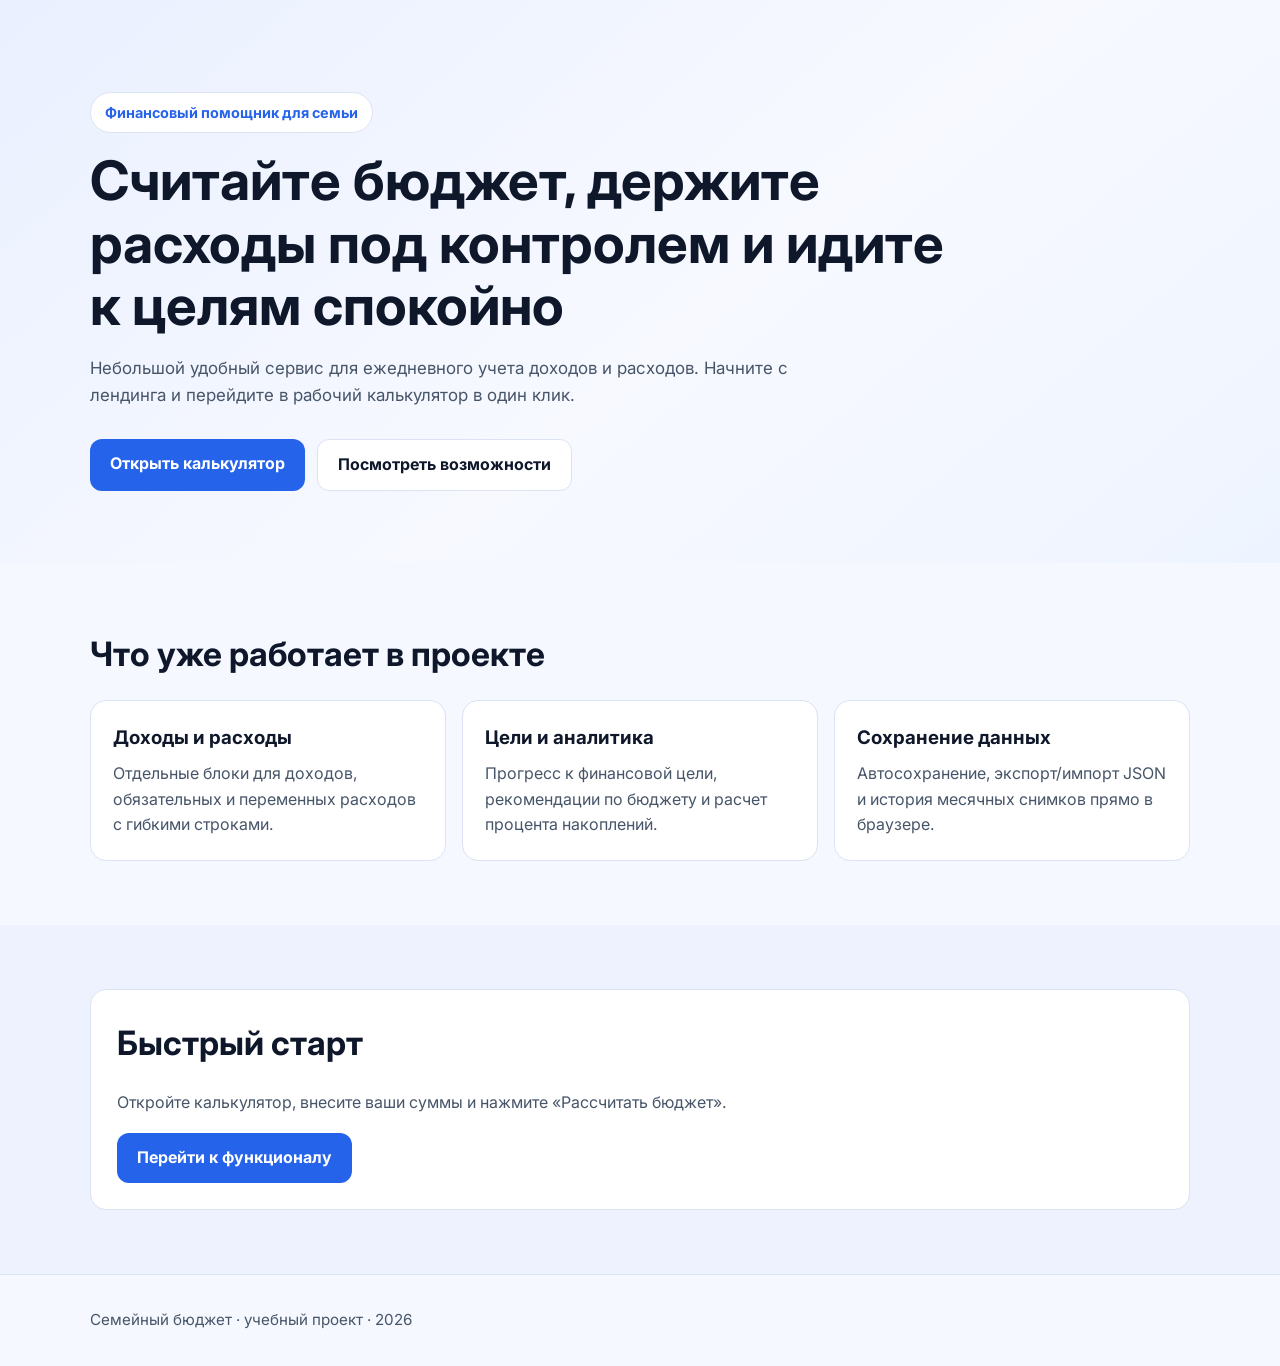
==== index.html @ 0adae448 "Add files via upload" ====
<!doctype html>
<html lang="ru">
<head>
  <meta charset="UTF-8">
  <meta name="viewport" content="width=device-width, initial-scale=1.0">
  <title>Семейный бюджет — приветственный лендинг</title>
  <meta name="description" content="Простой сервис для контроля семейного бюджета: доходы, расходы, цели и прогресс накоплений.">
  <link rel="preconnect" href="https://fonts.googleapis.com">
  <link rel="preconnect" href="https://fonts.gstatic.com" crossorigin>
  <link href="https://fonts.googleapis.com/css2?family=Inter:wght@400;500;700;800&display=swap" rel="stylesheet">
  <link rel="stylesheet" href="styles.css">
</head>
<body>
  <header class="hero">
    <div class="container">
      <p class="tag">Финансовый помощник для семьи</p>
      <h1>Считайте бюджет, держите расходы под контролем и идите к целям спокойно</h1>
      <p class="subtitle">
        Небольшой удобный сервис для ежедневного учета доходов и расходов.
        Начните с лендинга и перейдите в рабочий калькулятор в один клик.
      </p>
      <div class="hero-actions">
        <a class="button" href="./калькулятор расходов.html">Открыть калькулятор</a>
        <a class="button button-secondary" href="#features">Посмотреть возможности</a>
      </div>
    </div>
  </header>

  <main>
    <section class="section" id="features">
      <div class="container">
        <h2>Что уже работает в проекте</h2>
        <div class="cards">
          <article class="card">
            <h3>Доходы и расходы</h3>
            <p>Отдельные блоки для доходов, обязательных и переменных расходов с гибкими строками.</p>
          </article>
          <article class="card">
            <h3>Цели и аналитика</h3>
            <p>Прогресс к финансовой цели, рекомендации по бюджету и расчет процента накоплений.</p>
          </article>
          <article class="card">
            <h3>Сохранение данных</h3>
            <p>Автосохранение, экспорт/импорт JSON и история месячных снимков прямо в браузере.</p>
          </article>
        </div>
      </div>
    </section>

    <section class="section section-alt">
      <div class="container callout">
        <h2>Быстрый старт</h2>
        <p>Откройте калькулятор, внесите ваши суммы и нажмите «Рассчитать бюджет».</p>
        <a class="button" href="./калькулятор расходов.html">Перейти к функционалу</a>
      </div>
    </section>
  </main>

  <footer class="footer">
    <div class="container">
      <p>Семейный бюджет · учебный проект · 2026</p>
    </div>
  </footer>
</body>
</html>
---- styles.css ----
:root {
  --bg: #f5f8ff;
  --surface: #ffffff;
  --surface-alt: #eef2ff;
  --text: #0f172a;
  --muted: #475569;
  --accent: #2563eb;
  --accent-hover: #1d4ed8;
  --border: #dbe3f2;
}

* {
  box-sizing: border-box;
}

body {
  margin: 0;
  font-family: "Inter", Arial, sans-serif;
  background: var(--bg);
  color: var(--text);
  line-height: 1.6;
}

.container {
  width: min(1100px, 92%);
  margin: 0 auto;
}

.hero {
  padding: 92px 0 72px;
  background: linear-gradient(140deg, #eaf0ff 0%, #f7f9ff 55%, #eef4ff 100%);
}

.tag {
  display: inline-block;
  margin: 0 0 16px;
  border: 1px solid var(--border);
  border-radius: 999px;
  padding: 8px 14px;
  background: var(--surface);
  color: var(--accent);
  font-weight: 700;
  font-size: 0.9rem;
}

h1 {
  margin: 0;
  max-width: 860px;
  font-size: clamp(2rem, 4.9vw, 3.4rem);
  line-height: 1.15;
}

.subtitle {
  max-width: 760px;
  margin: 18px 0 30px;
  color: var(--muted);
  font-size: 1.06rem;
}

.hero-actions {
  display: flex;
  flex-wrap: wrap;
  gap: 12px;
}

.button {
  display: inline-block;
  border-radius: 12px;
  padding: 12px 20px;
  background: var(--accent);
  color: #fff;
  text-decoration: none;
  font-weight: 700;
  transition: background 0.2s ease;
}

.button:hover {
  background: var(--accent-hover);
}

.button-secondary {
  background: var(--surface);
  color: var(--text);
  border: 1px solid var(--border);
}

.button-secondary:hover {
  background: #e8eefc;
}

.section {
  padding: 64px 0;
}

.section h2 {
  margin: 0 0 20px;
  font-size: clamp(1.5rem, 3.6vw, 2.1rem);
}

.cards {
  display: grid;
  grid-template-columns: repeat(3, minmax(0, 1fr));
  gap: 16px;
}

.card {
  border: 1px solid var(--border);
  border-radius: 16px;
  padding: 22px;
  background: var(--surface);
}

.card h3 {
  margin: 0 0 8px;
}

.card p {
  margin: 0;
  color: var(--muted);
}

.section-alt {
  background: var(--surface-alt);
}

.callout {
  border: 1px solid var(--border);
  border-radius: 16px;
  padding: 26px;
  background: var(--surface);
}

.callout p {
  margin: 0 0 18px;
  color: var(--muted);
}

.footer {
  border-top: 1px solid var(--border);
  color: var(--muted);
  font-size: 0.95rem;
  padding: 18px 0;
}

@media (max-width: 860px) {
  .hero {
    padding: 70px 0 56px;
  }

  .cards {
    grid-template-columns: 1fr;
  }
}
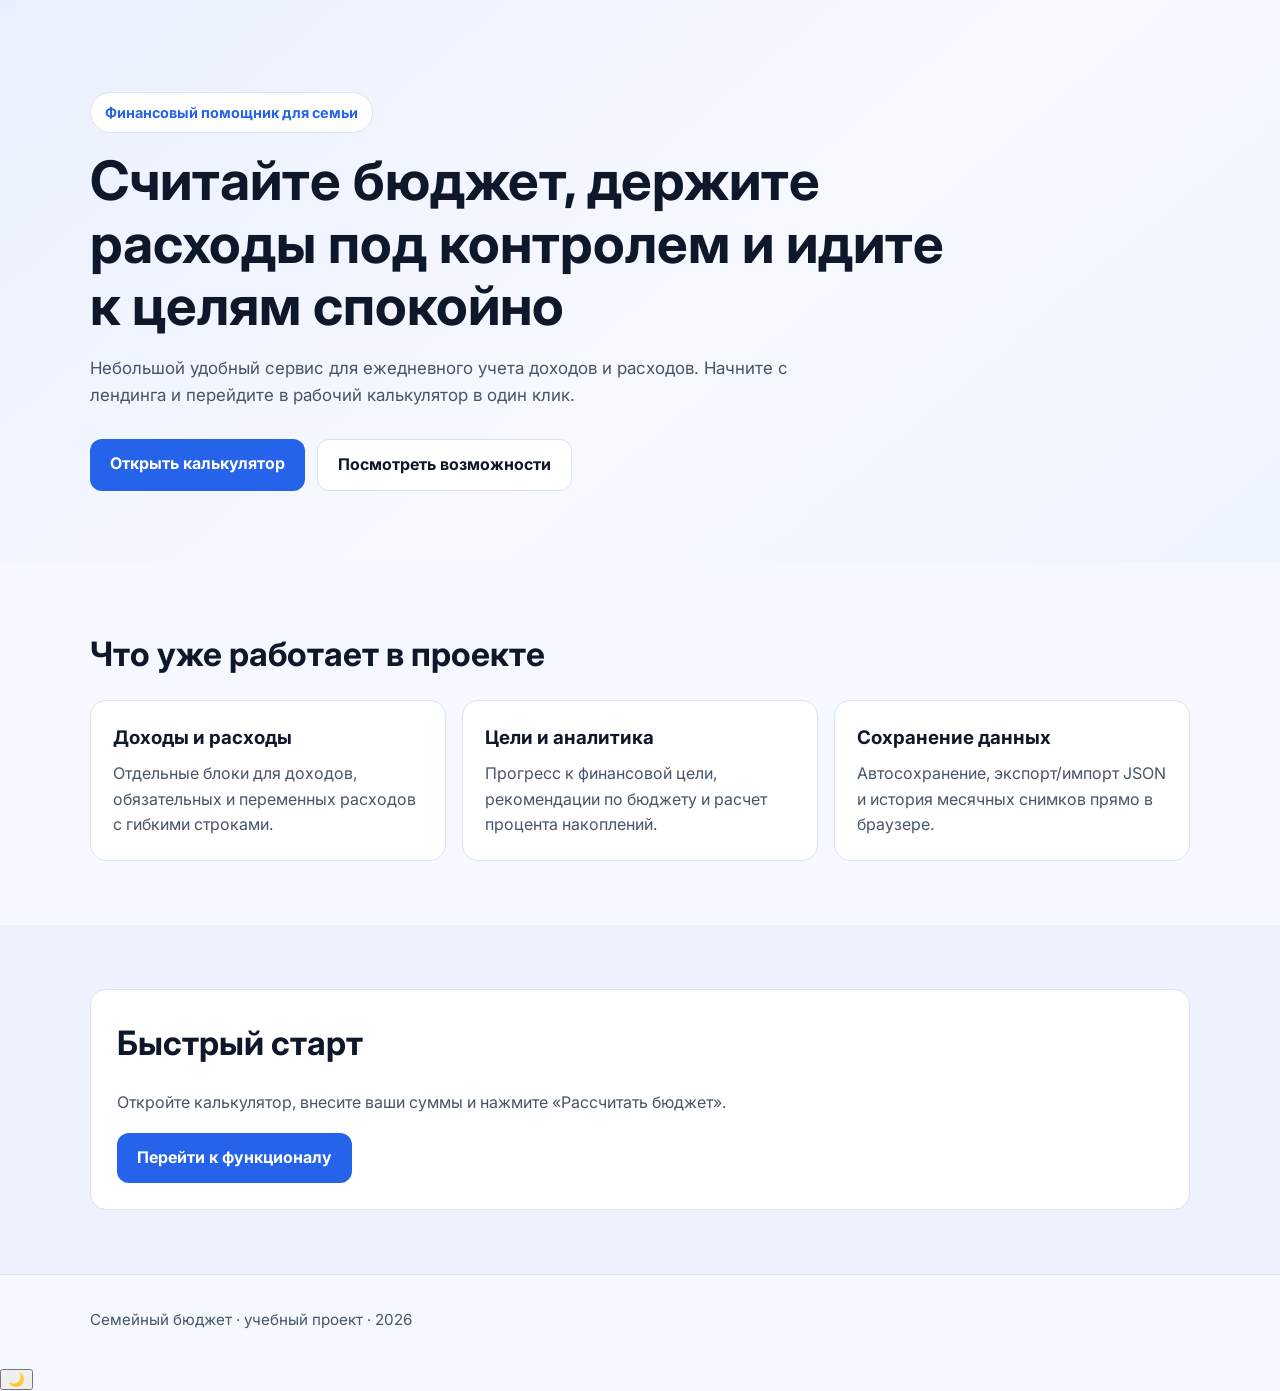
==== commit 32652405: "Update index.html Измени файл index.html добавь в нем переключение между светлой и темной темой" ====
--- a/index.html
+++ b/index.html
@@ -61,5 +61,34 @@
       <p>Семейный бюджет · учебный проект · 2026</p>
     </div>
   </footer>
+
+  <button class="theme-toggle" id="themeToggle" type="button" aria-label="Переключить тему" aria-pressed="false">
+    🌙
+  </button>
+
+  <script>
+    const root = document.documentElement;
+    const themeToggle = document.getElementById("themeToggle");
+    const savedTheme = localStorage.getItem("landingTheme");
+    const initialTheme = savedTheme === "dark" ? "dark" : "light";
+
+    function syncThemeButton(theme) {
+      const isDark = theme === "dark";
+      themeToggle.textContent = isDark ? "☀️" : "🌙";
+      themeToggle.setAttribute("aria-label", isDark ? "Включить светлую тему" : "Включить тёмную тему");
+      themeToggle.setAttribute("aria-pressed", String(isDark));
+    }
+
+    root.setAttribute("data-theme", initialTheme);
+    syncThemeButton(initialTheme);
+
+    themeToggle.addEventListener("click", function () {
+      const currentTheme = root.getAttribute("data-theme") === "dark" ? "dark" : "light";
+      const nextTheme = currentTheme === "dark" ? "light" : "dark";
+      root.setAttribute("data-theme", nextTheme);
+      localStorage.setItem("landingTheme", nextTheme);
+      syncThemeButton(nextTheme);
+    });
+  </script>
 </body>
 </html>
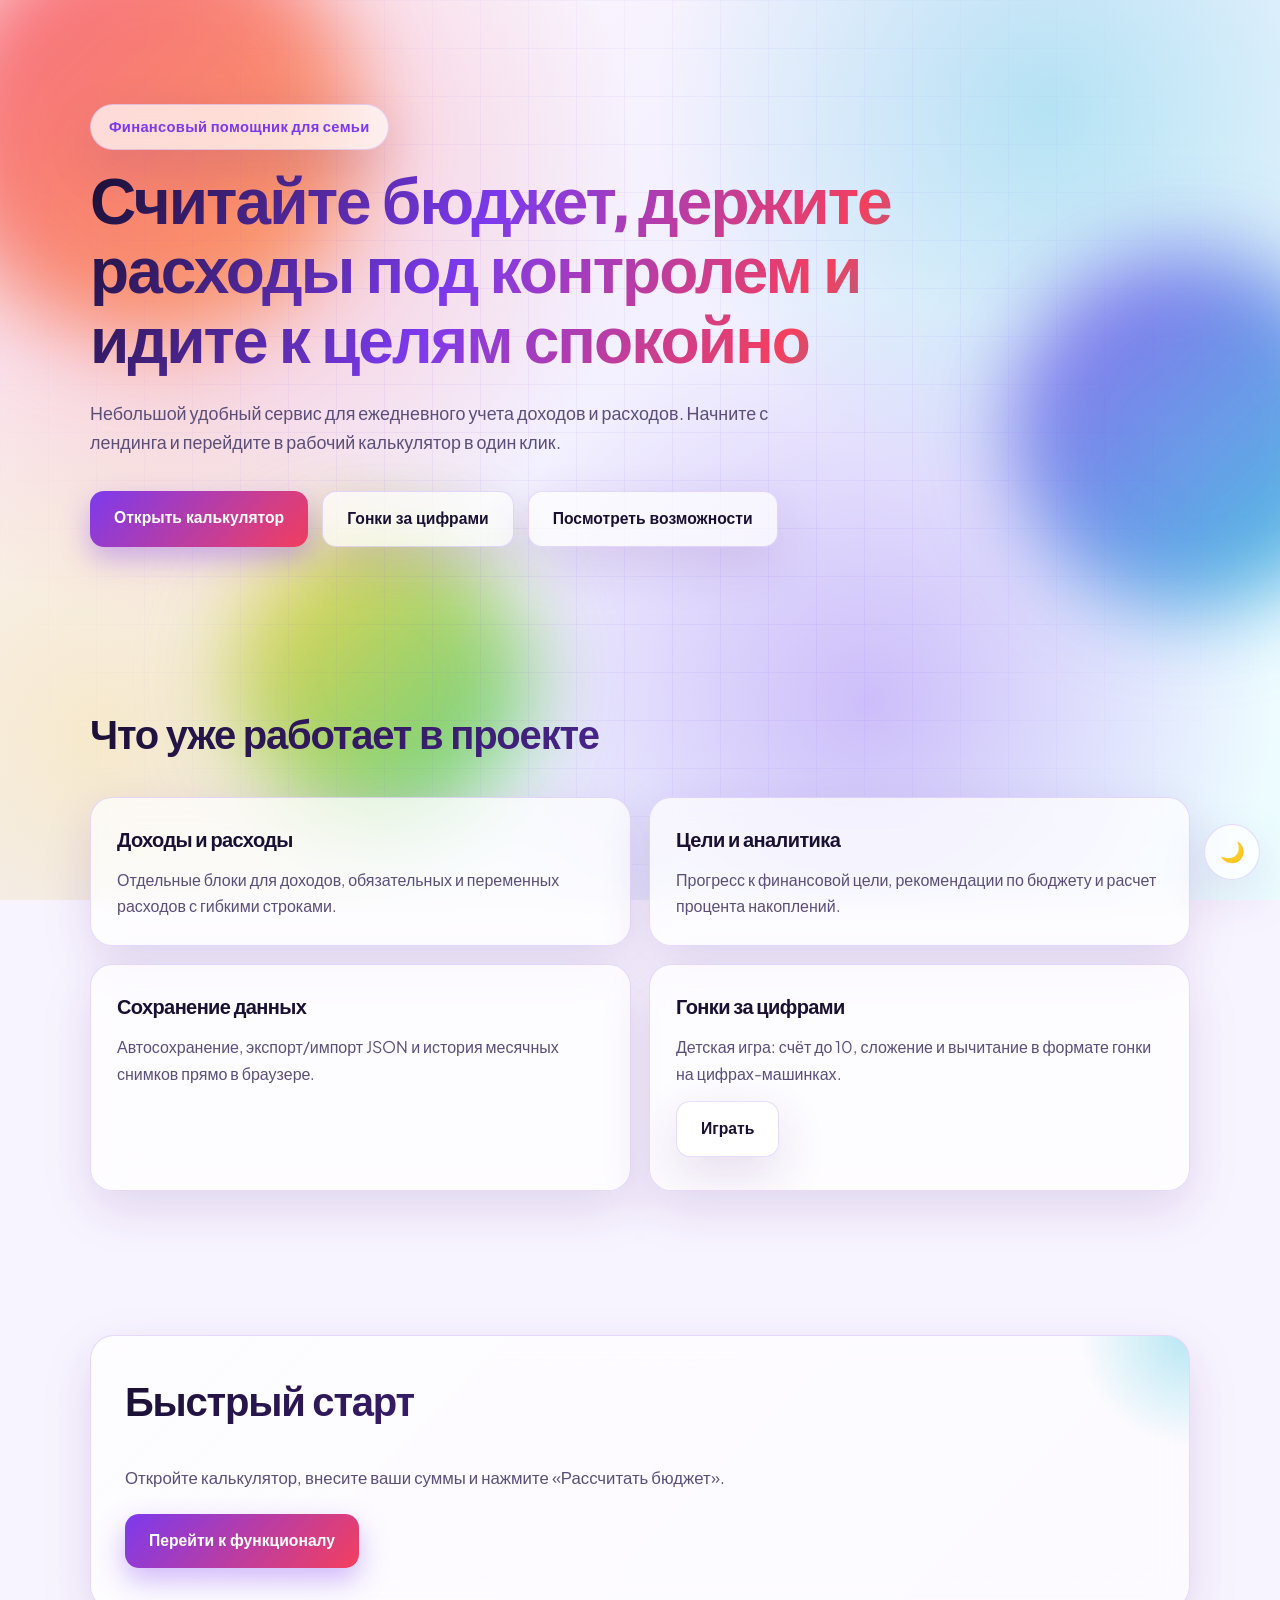
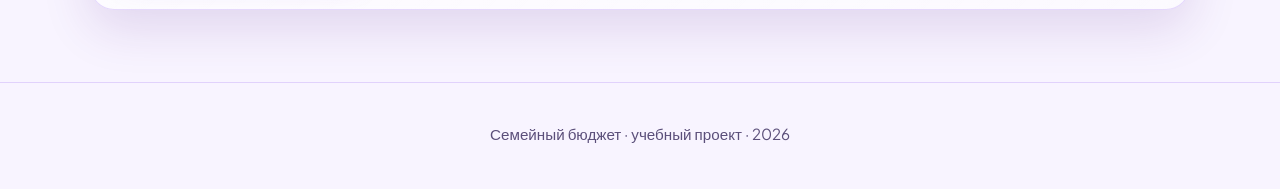
==== commit ded3f7fc: "Refresh landing with animated background, creative typography, and PWA support. Add vibrant gradient" ====
--- a/index.html
+++ b/index.html
@@ -5,12 +5,25 @@
   <meta name="viewport" content="width=device-width, initial-scale=1.0">
   <title>Семейный бюджет — приветственный лендинг</title>
   <meta name="description" content="Простой сервис для контроля семейного бюджета: доходы, расходы, цели и прогресс накоплений.">
+  <meta name="theme-color" content="#7c3aed">
+  <meta name="apple-mobile-web-app-capable" content="yes">
+  <meta name="apple-mobile-web-app-title" content="Семейный бюджет">
+  <link rel="manifest" href="./manifest.webmanifest">
+  <link rel="icon" href="./icons/icon.svg" type="image/svg+xml">
+  <link rel="apple-touch-icon" href="./icons/icon.svg">
   <link rel="preconnect" href="https://fonts.googleapis.com">
   <link rel="preconnect" href="https://fonts.gstatic.com" crossorigin>
-  <link href="https://fonts.googleapis.com/css2?family=Inter:wght@400;500;700;800&display=swap" rel="stylesheet">
+  <link href="https://fonts.googleapis.com/css2?family=Bricolage+Grotesque:opsz,wght@12..96,500;12..96,700;12..96,800&family=Plus+Jakarta+Sans:wght@400;500;600;700&display=swap" rel="stylesheet">
   <link rel="stylesheet" href="styles.css">
 </head>
 <body>
+  <div class="bg-animation" aria-hidden="true">
+    <div class="blob blob-1"></div>
+    <div class="blob blob-2"></div>
+    <div class="blob blob-3"></div>
+    <div class="grid-glow"></div>
+  </div>
+
   <header class="hero">
     <div class="container">
       <p class="tag">Финансовый помощник для семьи</p>
@@ -20,7 +33,8 @@
         Начните с лендинга и перейдите в рабочий калькулятор в один клик.
       </p>
       <div class="hero-actions">
-        <a class="button" href="./калькулятор расходов.html">Открыть калькулятор</a>
+        <a class="button" href="./calculator.html">Открыть калькулятор</a>
+        <a class="button button-secondary" href="./гонки-за-цифрами.html">Гонки за цифрами</a>
         <a class="button button-secondary" href="#features">Посмотреть возможности</a>
       </div>
     </div>
@@ -43,6 +57,11 @@
             <h3>Сохранение данных</h3>
             <p>Автосохранение, экспорт/импорт JSON и история месячных снимков прямо в браузере.</p>
           </article>
+          <article class="card">
+            <h3>Гонки за цифрами</h3>
+            <p>Детская игра: счёт до 10, сложение и вычитание в формате гонки на цифрах-машинках.</p>
+            <p><a class="button button-secondary" href="./гонки-за-цифрами.html">Играть</a></p>
+          </article>
         </div>
       </div>
     </section>
@@ -51,7 +70,7 @@
       <div class="container callout">
         <h2>Быстрый старт</h2>
         <p>Откройте калькулятор, внесите ваши суммы и нажмите «Рассчитать бюджет».</p>
-        <a class="button" href="./калькулятор расходов.html">Перейти к функционалу</a>
+        <a class="button" href="./calculator.html">Перейти к функционалу</a>
       </div>
     </section>
   </main>
@@ -89,6 +108,12 @@
       localStorage.setItem("landingTheme", nextTheme);
       syncThemeButton(nextTheme);
     });
+
+    if ("serviceWorker" in navigator) {
+      window.addEventListener("load", function () {
+        navigator.serviceWorker.register("./sw.js").catch(function () {});
+      });
+    }
   </script>
 </body>
 </html>
--- a/styles.css
+++ b/styles.css
@@ -1,24 +1,158 @@
 :root {
-  --bg: #f5f8ff;
-  --surface: #ffffff;
-  --surface-alt: #eef2ff;
-  --text: #0f172a;
-  --muted: #475569;
-  --accent: #2563eb;
-  --accent-hover: #1d4ed8;
-  --border: #dbe3f2;
+  --bg: #f8f4ff;
+  --surface: rgba(255, 255, 255, 0.72);
+  --surface-solid: #ffffff;
+  --surface-alt: rgba(255, 255, 255, 0.55);
+  --text: #1a1033;
+  --muted: #5b4f7a;
+  --accent: #7c3aed;
+  --accent-2: #f43f5e;
+  --accent-3: #06b6d4;
+  --accent-hover: #6d28d9;
+  --border: rgba(124, 58, 237, 0.18);
+  --glow: rgba(124, 58, 237, 0.35);
+  --shadow: 0 18px 50px rgba(88, 28, 135, 0.14);
+  --font-display: "Bricolage Grotesque", "Trebuchet MS", sans-serif;
+  --font-body: "Plus Jakarta Sans", "Segoe UI", sans-serif;
+}
+
+[data-theme="dark"] {
+  --bg: #0c0618;
+  --surface: rgba(30, 20, 55, 0.72);
+  --surface-solid: #1a1230;
+  --surface-alt: rgba(24, 16, 44, 0.65);
+  --text: #f5f0ff;
+  --muted: #b8a8d9;
+  --accent: #a78bfa;
+  --accent-2: #fb7185;
+  --accent-3: #22d3ee;
+  --accent-hover: #c4b5fd;
+  --border: rgba(167, 139, 250, 0.22);
+  --glow: rgba(167, 139, 250, 0.4);
+  --shadow: 0 18px 50px rgba(0, 0, 0, 0.45);
 }
 
 * {
   box-sizing: border-box;
 }
 
+html {
+  scroll-behavior: smooth;
+}
+
 body {
   margin: 0;
-  font-family: "Inter", Arial, sans-serif;
+  font-family: var(--font-body);
   background: var(--bg);
   color: var(--text);
-  line-height: 1.6;
+  line-height: 1.65;
+  overflow-x: hidden;
+  position: relative;
+}
+
+body::before {
+  content: "";
+  position: fixed;
+  inset: 0;
+  z-index: -2;
+  background:
+    radial-gradient(circle at 15% 20%, rgba(244, 63, 94, 0.28), transparent 34%),
+    radial-gradient(circle at 82% 12%, rgba(6, 182, 212, 0.26), transparent 30%),
+    radial-gradient(circle at 68% 78%, rgba(124, 58, 237, 0.3), transparent 36%),
+    radial-gradient(circle at 8% 82%, rgba(250, 204, 21, 0.22), transparent 28%),
+    linear-gradient(135deg, #fff7fb 0%, #f3f0ff 45%, #ecfeff 100%);
+  animation: bgShift 16s ease-in-out infinite alternate;
+}
+
+[data-theme="dark"] body::before {
+  background:
+    radial-gradient(circle at 15% 20%, rgba(244, 63, 94, 0.22), transparent 34%),
+    radial-gradient(circle at 82% 12%, rgba(6, 182, 212, 0.2), transparent 30%),
+    radial-gradient(circle at 68% 78%, rgba(124, 58, 237, 0.28), transparent 36%),
+    radial-gradient(circle at 8% 82%, rgba(250, 204, 21, 0.12), transparent 28%),
+    linear-gradient(135deg, #120a22 0%, #1a1033 45%, #0b1728 100%);
+}
+
+@keyframes bgShift {
+  0% { filter: hue-rotate(0deg) saturate(1); transform: scale(1); }
+  100% { filter: hue-rotate(18deg) saturate(1.08); transform: scale(1.03); }
+}
+
+.bg-animation {
+  position: fixed;
+  inset: 0;
+  z-index: -1;
+  pointer-events: none;
+  overflow: hidden;
+}
+
+.blob {
+  position: absolute;
+  border-radius: 50%;
+  filter: blur(42px);
+  opacity: 0.75;
+  mix-blend-mode: multiply;
+  animation: floatBlob 14s ease-in-out infinite;
+}
+
+[data-theme="dark"] .blob {
+  mix-blend-mode: screen;
+  opacity: 0.45;
+}
+
+.blob-1 {
+  width: 420px;
+  height: 420px;
+  top: -80px;
+  left: -60px;
+  background: linear-gradient(135deg, #f43f5e, #fb923c);
+  animation-delay: 0s;
+}
+
+.blob-2 {
+  width: 360px;
+  height: 360px;
+  top: 28%;
+  right: -90px;
+  background: linear-gradient(135deg, #7c3aed, #06b6d4);
+  animation-delay: -4s;
+}
+
+.blob-3 {
+  width: 300px;
+  height: 300px;
+  bottom: 8%;
+  left: 18%;
+  background: linear-gradient(135deg, #facc15, #22c55e);
+  animation-delay: -8s;
+}
+
+.grid-glow {
+  position: absolute;
+  inset: 0;
+  background-image:
+    linear-gradient(rgba(124, 58, 237, 0.06) 1px, transparent 1px),
+    linear-gradient(90deg, rgba(124, 58, 237, 0.06) 1px, transparent 1px);
+  background-size: 48px 48px;
+  mask-image: radial-gradient(circle at center, black 35%, transparent 85%);
+  animation: gridPulse 8s ease-in-out infinite;
+}
+
+[data-theme="dark"] .grid-glow {
+  background-image:
+    linear-gradient(rgba(167, 139, 250, 0.08) 1px, transparent 1px),
+    linear-gradient(90deg, rgba(167, 139, 250, 0.08) 1px, transparent 1px);
+}
+
+@keyframes floatBlob {
+  0%, 100% { transform: translate(0, 0) scale(1); }
+  33% { transform: translate(28px, -22px) scale(1.06); }
+  66% { transform: translate(-18px, 18px) scale(0.94); }
+}
+
+@keyframes gridPulse {
+  0%, 100% { opacity: 0.45; }
+  50% { opacity: 0.85; }
 }
 
 .container {
@@ -27,127 +161,308 @@
 }
 
 .hero {
-  padding: 92px 0 72px;
-  background: linear-gradient(140deg, #eaf0ff 0%, #f7f9ff 55%, #eef4ff 100%);
+  position: relative;
+  padding: 104px 0 84px;
+  overflow: hidden;
+}
+
+.hero .container {
+  position: relative;
+  z-index: 1;
 }
 
 .tag {
   display: inline-block;
-  margin: 0 0 16px;
+  margin: 0 0 18px;
   border: 1px solid var(--border);
   border-radius: 999px;
-  padding: 8px 14px;
+  padding: 10px 18px;
   background: var(--surface);
+  backdrop-filter: blur(14px);
   color: var(--accent);
+  font-family: var(--font-display);
   font-weight: 700;
-  font-size: 0.9rem;
+  font-size: 0.92rem;
+  letter-spacing: 0.02em;
+  animation: fadeUp 0.8s ease both;
+  box-shadow: var(--shadow);
+}
+
+h1,
+h2,
+h3 {
+  font-family: var(--font-display);
+  letter-spacing: -0.03em;
 }
 
 h1 {
   margin: 0;
-  max-width: 860px;
-  font-size: clamp(2rem, 4.9vw, 3.4rem);
-  line-height: 1.15;
+  max-width: 900px;
+  font-size: clamp(2.2rem, 5.4vw, 4rem);
+  line-height: 1.08;
+  font-weight: 800;
+  animation: fadeUp 0.9s ease 0.1s both;
+  background: linear-gradient(120deg, var(--text) 0%, var(--accent) 42%, var(--accent-2) 78%, var(--accent-3) 100%);
+  -webkit-background-clip: text;
+  background-clip: text;
+  color: transparent;
+}
+
+[data-theme="dark"] h1 {
+  background: linear-gradient(120deg, #ffffff 0%, #c4b5fd 40%, #fb7185 75%, #67e8f9 100%);
+  -webkit-background-clip: text;
+  background-clip: text;
 }
 
 .subtitle {
-  max-width: 760px;
-  margin: 18px 0 30px;
+  max-width: 720px;
+  margin: 22px 0 34px;
   color: var(--muted);
-  font-size: 1.06rem;
+  font-size: 1.12rem;
+  animation: fadeUp 1s ease 0.2s both;
 }
 
 .hero-actions {
   display: flex;
   flex-wrap: wrap;
-  gap: 12px;
+  gap: 14px;
+  animation: fadeUp 1.1s ease 0.3s both;
 }
 
 .button {
+  position: relative;
   display: inline-block;
-  border-radius: 12px;
-  padding: 12px 20px;
-  background: var(--accent);
+  overflow: hidden;
+  border: none;
+  border-radius: 14px;
+  padding: 14px 24px;
+  background: linear-gradient(135deg, var(--accent) 0%, var(--accent-2) 100%);
   color: #fff;
   text-decoration: none;
+  font-family: var(--font-display);
   font-weight: 700;
-  transition: background 0.2s ease;
+  font-size: 0.98rem;
+  transition: transform 0.25s ease, box-shadow 0.25s ease;
+  box-shadow: 0 12px 28px var(--glow);
+}
+
+.button::after {
+  content: "";
+  position: absolute;
+  inset: 0;
+  background: linear-gradient(110deg, transparent 30%, rgba(255, 255, 255, 0.35) 50%, transparent 70%);
+  transform: translateX(-120%);
+  transition: transform 0.55s ease;
 }
 
 .button:hover {
-  background: var(--accent-hover);
+  transform: translateY(-3px) scale(1.02);
+  box-shadow: 0 16px 36px var(--glow);
+}
+
+.button:hover::after {
+  transform: translateX(120%);
 }
 
 .button-secondary {
   background: var(--surface);
   color: var(--text);
   border: 1px solid var(--border);
+  backdrop-filter: blur(12px);
+  box-shadow: var(--shadow);
 }
 
 .button-secondary:hover {
-  background: #e8eefc;
+  background: var(--surface-solid);
+  border-color: var(--accent);
 }
 
 .section {
-  padding: 64px 0;
+  padding: 72px 0;
 }
 
 .section h2 {
-  margin: 0 0 20px;
-  font-size: clamp(1.5rem, 3.6vw, 2.1rem);
+  margin: 0 0 28px;
+  font-size: clamp(1.7rem, 3.8vw, 2.5rem);
+  font-weight: 800;
+  background: linear-gradient(120deg, var(--text), var(--accent));
+  -webkit-background-clip: text;
+  background-clip: text;
+  color: transparent;
 }
 
 .cards {
   display: grid;
-  grid-template-columns: repeat(3, minmax(0, 1fr));
-  gap: 16px;
+  grid-template-columns: repeat(2, minmax(0, 1fr));
+  gap: 18px;
 }
 
 .card {
+  position: relative;
+  overflow: hidden;
   border: 1px solid var(--border);
-  border-radius: 16px;
-  padding: 22px;
+  border-radius: 22px;
+  padding: 26px;
   background: var(--surface);
+  backdrop-filter: blur(16px);
+  box-shadow: var(--shadow);
+  transition: transform 0.35s ease, border-color 0.35s ease, box-shadow 0.35s ease;
+  animation: fadeUp 0.8s ease both;
+}
+
+.card:nth-child(1) { animation-delay: 0.05s; }
+.card:nth-child(2) { animation-delay: 0.12s; }
+.card:nth-child(3) { animation-delay: 0.19s; }
+.card:nth-child(4) { animation-delay: 0.26s; }
+
+.card::before {
+  content: "";
+  position: absolute;
+  inset: 0;
+  background: linear-gradient(135deg, rgba(124, 58, 237, 0.12), rgba(6, 182, 212, 0.08));
+  opacity: 0;
+  transition: opacity 0.35s ease;
+}
+
+.card:hover {
+  transform: translateY(-8px) rotate(-0.4deg);
+  border-color: rgba(124, 58, 237, 0.35);
+  box-shadow: 0 24px 48px var(--glow);
+}
+
+.card:hover::before {
+  opacity: 1;
 }
 
 .card h3 {
-  margin: 0 0 8px;
+  position: relative;
+  margin: 0 0 10px;
+  font-size: 1.25rem;
+  font-weight: 800;
 }
 
 .card p {
+  position: relative;
   margin: 0;
   color: var(--muted);
 }
 
+.card p + p {
+  margin-top: 14px;
+}
+
 .section-alt {
-  background: var(--surface-alt);
+  background: transparent;
 }
 
 .callout {
+  position: relative;
+  overflow: hidden;
   border: 1px solid var(--border);
-  border-radius: 16px;
-  padding: 26px;
-  background: var(--surface);
+  border-radius: 24px;
+  padding: 34px;
+  background: linear-gradient(135deg, var(--surface) 0%, var(--surface-alt) 100%);
+  backdrop-filter: blur(18px);
+  box-shadow: var(--shadow);
+  animation: fadeUp 0.9s ease both;
+}
+
+.callout::after {
+  content: "";
+  position: absolute;
+  top: -40%;
+  right: -10%;
+  width: 220px;
+  height: 220px;
+  border-radius: 50%;
+  background: radial-gradient(circle, rgba(6, 182, 212, 0.28), transparent 70%);
+  animation: floatBlob 10s ease-in-out infinite;
+}
+
+.callout h2 {
+  position: relative;
 }
 
 .callout p {
-  margin: 0 0 18px;
+  position: relative;
+  margin: 0 0 22px;
   color: var(--muted);
+  font-size: 1.05rem;
 }
 
 .footer {
   border-top: 1px solid var(--border);
   color: var(--muted);
   font-size: 0.95rem;
-  padding: 18px 0;
+  padding: 22px 0 28px;
+  text-align: center;
+}
+
+.theme-toggle {
+  position: fixed;
+  right: 20px;
+  bottom: 20px;
+  z-index: 1000;
+  width: 56px;
+  height: 56px;
+  border: 1px solid var(--border);
+  border-radius: 50%;
+  background: var(--surface);
+  backdrop-filter: blur(12px);
+  color: var(--text);
+  font-size: 1.25rem;
+  cursor: pointer;
+  box-shadow: var(--shadow);
+  transition: transform 0.2s ease, box-shadow 0.2s ease;
+  animation: pulseToggle 3s ease-in-out infinite;
+}
+
+.theme-toggle:hover {
+  transform: translateY(-3px) rotate(12deg);
+}
+
+.theme-toggle:active {
+  transform: translateY(0);
+}
+
+@keyframes fadeUp {
+  from {
+    opacity: 0;
+    transform: translateY(24px);
+  }
+  to {
+    opacity: 1;
+    transform: translateY(0);
+  }
+}
+
+@keyframes pulseToggle {
+  0%, 100% { box-shadow: 0 12px 28px var(--glow); }
+  50% { box-shadow: 0 12px 36px rgba(244, 63, 94, 0.35); }
 }
 
 @media (max-width: 860px) {
   .hero {
-    padding: 70px 0 56px;
+    padding: 78px 0 60px;
   }
 
   .cards {
     grid-template-columns: 1fr;
   }
-}
+
+  .blob-1,
+  .blob-2,
+  .blob-3 {
+    transform: scale(0.75);
+  }
+}
+
+@media (prefers-reduced-motion: reduce) {
+  *,
+  *::before,
+  *::after {
+    animation-duration: 0.01ms !important;
+    animation-iteration-count: 1 !important;
+    transition-duration: 0.01ms !important;
+  }
+}
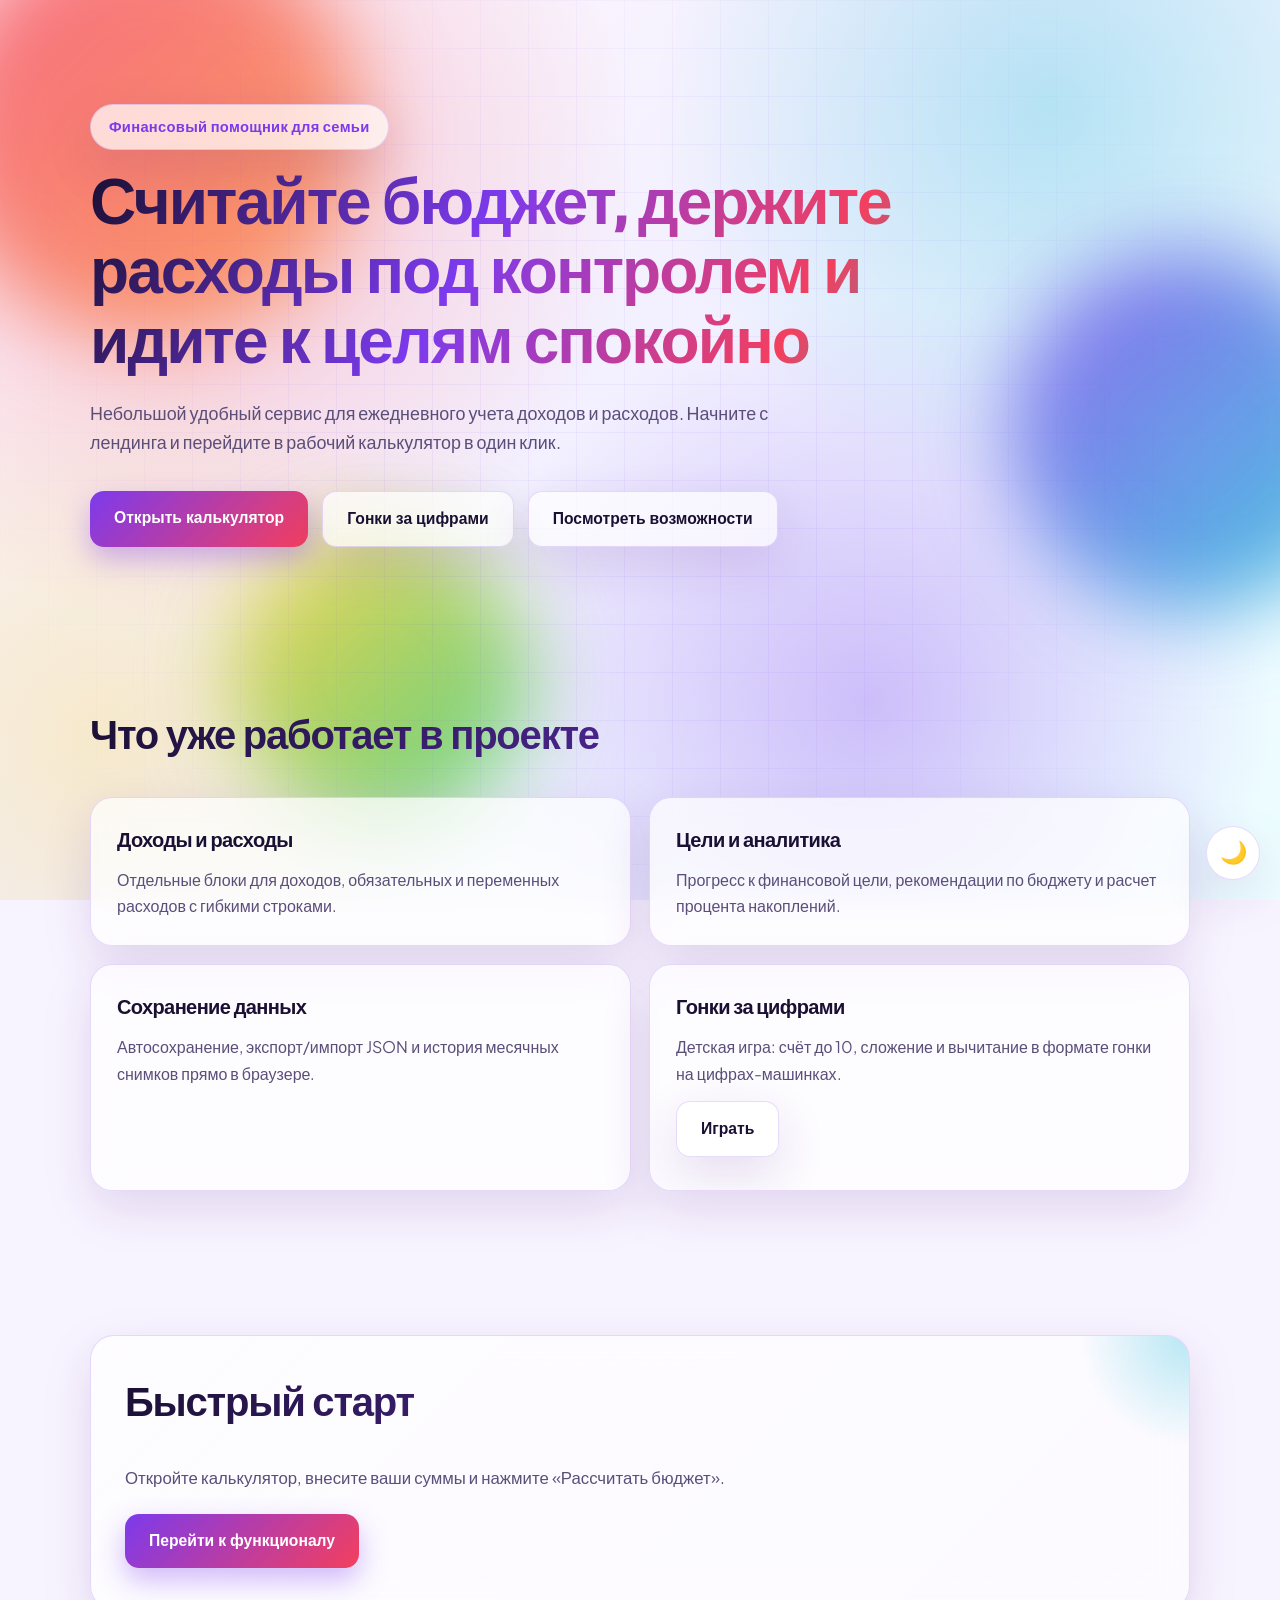
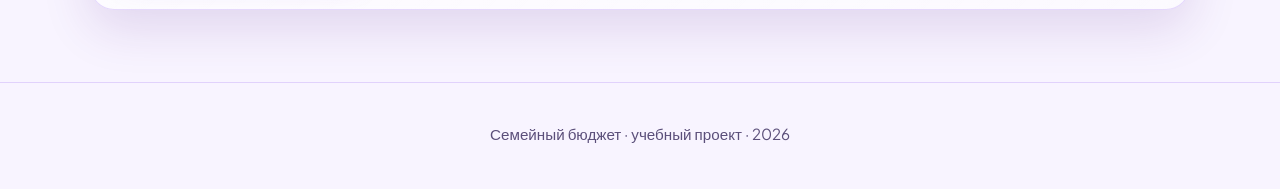
==== commit dee11606: "Fix global theme toggle on landing and sync it across all pages. Keep the theme button only on index" ====
--- a/index.html
+++ b/index.html
@@ -15,6 +15,8 @@
   <link rel="preconnect" href="https://fonts.gstatic.com" crossorigin>
   <link href="https://fonts.googleapis.com/css2?family=Bricolage+Grotesque:opsz,wght@12..96,500;12..96,700;12..96,800&family=Plus+Jakarta+Sans:wght@400;500;600;700&display=swap" rel="stylesheet">
   <link rel="stylesheet" href="styles.css">
+  <script src="./theme.js"></script>
+  <script>FamilyBudgetTheme.applySavedTheme();</script>
 </head>
 <body>
   <div class="bg-animation" aria-hidden="true">
@@ -86,28 +88,8 @@
   </button>
 
   <script>
-    const root = document.documentElement;
-    const themeToggle = document.getElementById("themeToggle");
-    const savedTheme = localStorage.getItem("landingTheme");
-    const initialTheme = savedTheme === "dark" ? "dark" : "light";
-
-    function syncThemeButton(theme) {
-      const isDark = theme === "dark";
-      themeToggle.textContent = isDark ? "☀️" : "🌙";
-      themeToggle.setAttribute("aria-label", isDark ? "Включить светлую тему" : "Включить тёмную тему");
-      themeToggle.setAttribute("aria-pressed", String(isDark));
-    }
-
-    root.setAttribute("data-theme", initialTheme);
-    syncThemeButton(initialTheme);
-
-    themeToggle.addEventListener("click", function () {
-      const currentTheme = root.getAttribute("data-theme") === "dark" ? "dark" : "light";
-      const nextTheme = currentTheme === "dark" ? "light" : "dark";
-      root.setAttribute("data-theme", nextTheme);
-      localStorage.setItem("landingTheme", nextTheme);
-      syncThemeButton(nextTheme);
-    });
+    FamilyBudgetTheme.initTheme({ toggle: true });
+    FamilyBudgetTheme.bootToggle();
 
     if ("serviceWorker" in navigator) {
       window.addEventListener("load", function () {
--- a/styles.css
+++ b/styles.css
@@ -16,7 +16,8 @@
   --font-body: "Plus Jakarta Sans", "Segoe UI", sans-serif;
 }
 
-[data-theme="dark"] {
+html[data-theme="dark"] {
+  color-scheme: dark;
   --bg: #0c0618;
   --surface: rgba(30, 20, 55, 0.72);
   --surface-solid: #1a1230;
@@ -64,7 +65,7 @@
   animation: bgShift 16s ease-in-out infinite alternate;
 }
 
-[data-theme="dark"] body::before {
+html[data-theme="dark"] body::before {
   background:
     radial-gradient(circle at 15% 20%, rgba(244, 63, 94, 0.22), transparent 34%),
     radial-gradient(circle at 82% 12%, rgba(6, 182, 212, 0.2), transparent 30%),
@@ -95,7 +96,7 @@
   animation: floatBlob 14s ease-in-out infinite;
 }
 
-[data-theme="dark"] .blob {
+html[data-theme="dark"] .blob {
   mix-blend-mode: screen;
   opacity: 0.45;
 }
@@ -138,7 +139,7 @@
   animation: gridPulse 8s ease-in-out infinite;
 }
 
-[data-theme="dark"] .grid-glow {
+html[data-theme="dark"] .grid-glow {
   background-image:
     linear-gradient(rgba(167, 139, 250, 0.08) 1px, transparent 1px),
     linear-gradient(90deg, rgba(167, 139, 250, 0.08) 1px, transparent 1px);
@@ -208,7 +209,7 @@
   color: transparent;
 }
 
-[data-theme="dark"] h1 {
+html[data-theme="dark"] h1 {
   background: linear-gradient(120deg, #ffffff 0%, #c4b5fd 40%, #fb7185 75%, #67e8f9 100%);
   -webkit-background-clip: text;
   background-clip: text;
@@ -403,22 +404,26 @@
   right: 20px;
   bottom: 20px;
   z-index: 1000;
-  width: 56px;
-  height: 56px;
+  width: 54px;
+  height: 54px;
+  margin: 0;
+  padding: 0;
   border: 1px solid var(--border);
   border-radius: 50%;
-  background: var(--surface);
-  backdrop-filter: blur(12px);
+  background: var(--surface-solid);
   color: var(--text);
-  font-size: 1.25rem;
+  font-size: 22px;
+  line-height: 1;
+  display: inline-flex;
+  align-items: center;
+  justify-content: center;
   cursor: pointer;
   box-shadow: var(--shadow);
-  transition: transform 0.2s ease, box-shadow 0.2s ease;
-  animation: pulseToggle 3s ease-in-out infinite;
+  transition: transform 0.2s ease, background 0.2s ease, border-color 0.2s ease;
 }
 
 .theme-toggle:hover {
-  transform: translateY(-3px) rotate(12deg);
+  transform: translateY(-2px);
 }
 
 .theme-toggle:active {
@@ -434,11 +439,6 @@
     opacity: 1;
     transform: translateY(0);
   }
-}
-
-@keyframes pulseToggle {
-  0%, 100% { box-shadow: 0 12px 28px var(--glow); }
-  50% { box-shadow: 0 12px 36px rgba(244, 63, 94, 0.35); }
 }
 
 @media (max-width: 860px) {
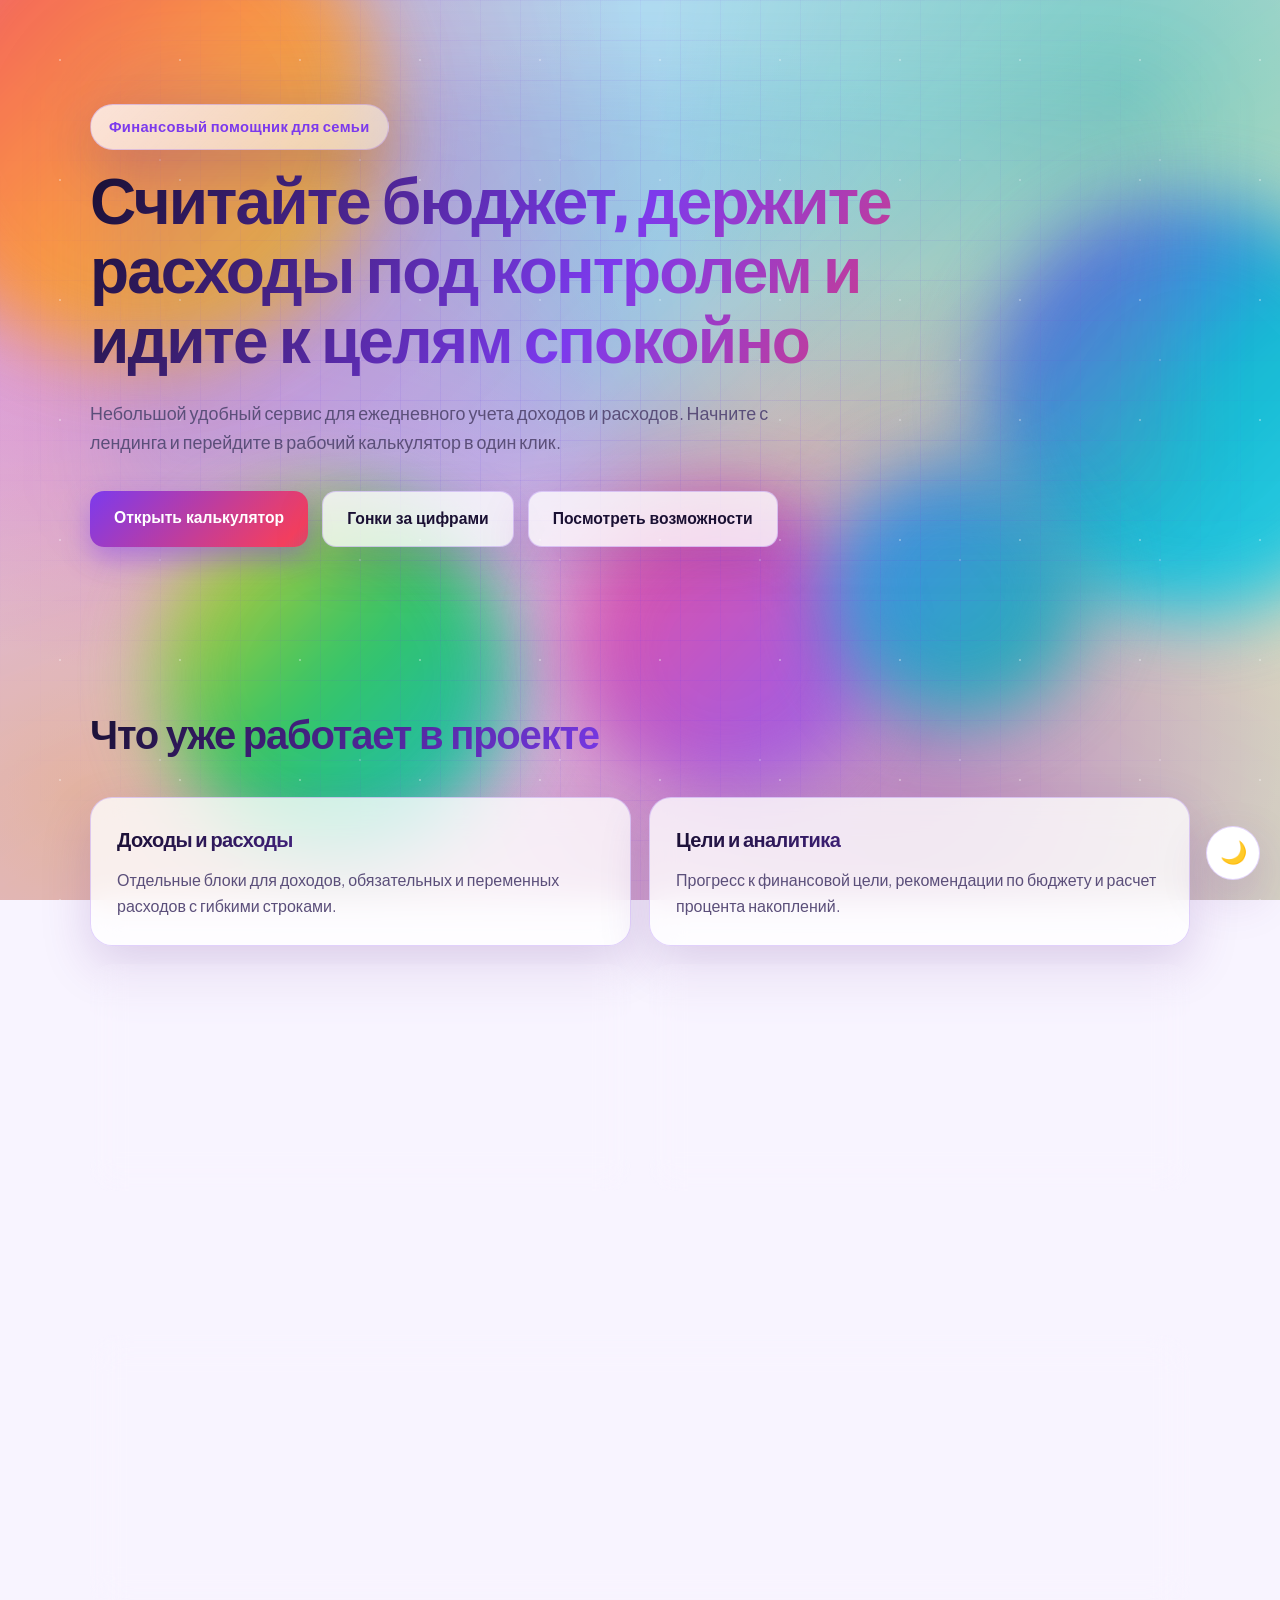
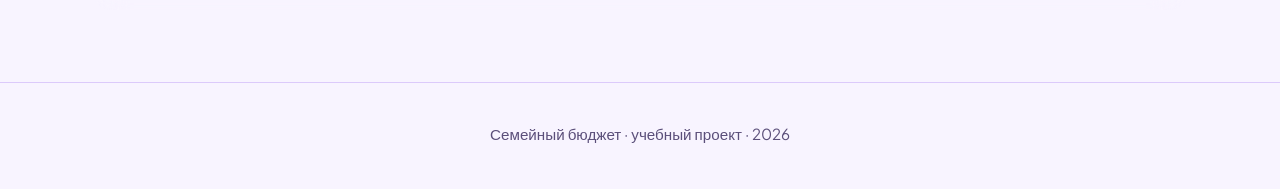
==== commit 8b543142: "Boost landing visuals with vivid gradients and fix theme switching. Use network-first caching, stron" ====
--- a/index.html
+++ b/index.html
@@ -11,19 +11,35 @@
   <link rel="manifest" href="./manifest.webmanifest">
   <link rel="icon" href="./icons/icon.svg" type="image/svg+xml">
   <link rel="apple-touch-icon" href="./icons/icon.svg">
+  <script>
+    (function () {
+      try {
+        var theme = localStorage.getItem("familyBudgetTheme") || localStorage.getItem("landingTheme");
+        if (theme === "dark") {
+          document.documentElement.setAttribute("data-theme", "dark");
+          document.documentElement.classList.add("dark");
+        }
+      } catch (error) {
+        /* ignore */
+      }
+    })();
+  </script>
   <link rel="preconnect" href="https://fonts.googleapis.com">
   <link rel="preconnect" href="https://fonts.gstatic.com" crossorigin>
   <link href="https://fonts.googleapis.com/css2?family=Bricolage+Grotesque:opsz,wght@12..96,500;12..96,700;12..96,800&family=Plus+Jakarta+Sans:wght@400;500;600;700&display=swap" rel="stylesheet">
-  <link rel="stylesheet" href="styles.css">
-  <script src="./theme.js"></script>
-  <script>FamilyBudgetTheme.applySavedTheme();</script>
+  <link rel="stylesheet" href="styles.css?v=3">
+  <script src="./theme.js?v=3"></script>
 </head>
 <body>
   <div class="bg-animation" aria-hidden="true">
+    <div class="aurora"></div>
     <div class="blob blob-1"></div>
     <div class="blob blob-2"></div>
     <div class="blob blob-3"></div>
+    <div class="blob blob-4"></div>
+    <div class="blob blob-5"></div>
     <div class="grid-glow"></div>
+    <div class="sparkles"></div>
   </div>
 
   <header class="hero">
@@ -88,12 +104,66 @@
   </button>
 
   <script>
-    FamilyBudgetTheme.initTheme({ toggle: true });
-    FamilyBudgetTheme.bootToggle();
+    (function () {
+      var THEME_KEY = "familyBudgetTheme";
+      var btn = document.getElementById("themeToggle");
+
+      function applyTheme(theme) {
+        var nextTheme = theme === "dark" ? "dark" : "light";
+        document.documentElement.setAttribute("data-theme", nextTheme);
+        document.documentElement.classList.toggle("dark", nextTheme === "dark");
+        document.body.classList.toggle("theme-dark", nextTheme === "dark");
+
+        var meta = document.querySelector('meta[name="theme-color"]');
+        if (meta) {
+          meta.setAttribute("content", nextTheme === "dark" ? "#070312" : "#7c3aed");
+        }
+
+        if (btn) {
+          var isDark = nextTheme === "dark";
+          btn.textContent = isDark ? "☀️" : "🌙";
+          btn.setAttribute("aria-label", isDark ? "Включить светлую тему" : "Включить тёмную тему");
+          btn.setAttribute("aria-pressed", String(isDark));
+        }
+
+        try {
+          localStorage.setItem(THEME_KEY, nextTheme);
+          localStorage.removeItem("landingTheme");
+        } catch (error) {
+          /* ignore */
+        }
+
+        if (window.FamilyBudgetTheme) {
+          window.FamilyBudgetTheme.applyTheme(nextTheme);
+        }
+
+        return nextTheme;
+      }
+
+      var savedTheme = "light";
+      try {
+        savedTheme = localStorage.getItem(THEME_KEY) || localStorage.getItem("landingTheme") || "light";
+      } catch (error) {
+        /* ignore */
+      }
+
+      applyTheme(savedTheme === "dark" ? "dark" : "light");
+
+      if (btn) {
+        btn.addEventListener("click", function () {
+          var currentTheme = document.documentElement.getAttribute("data-theme") === "dark" ? "dark" : "light";
+          applyTheme(currentTheme === "dark" ? "light" : "dark");
+        });
+      }
+    })();
 
     if ("serviceWorker" in navigator) {
       window.addEventListener("load", function () {
-        navigator.serviceWorker.register("./sw.js").catch(function () {});
+        navigator.serviceWorker.register("./sw.js?v=3").then(function (registration) {
+          if (registration.waiting) {
+            registration.waiting.postMessage({ type: "SKIP_WAITING" });
+          }
+        }).catch(function () {});
       });
     }
   </script>
--- a/styles.css
+++ b/styles.css
@@ -1,36 +1,39 @@
 :root {
   --bg: #f8f4ff;
-  --surface: rgba(255, 255, 255, 0.72);
+  --surface: rgba(255, 255, 255, 0.78);
   --surface-solid: #ffffff;
-  --surface-alt: rgba(255, 255, 255, 0.55);
+  --surface-alt: rgba(255, 255, 255, 0.6);
   --text: #1a1033;
   --muted: #5b4f7a;
   --accent: #7c3aed;
   --accent-2: #f43f5e;
   --accent-3: #06b6d4;
+  --accent-4: #f59e0b;
   --accent-hover: #6d28d9;
-  --border: rgba(124, 58, 237, 0.18);
-  --glow: rgba(124, 58, 237, 0.35);
-  --shadow: 0 18px 50px rgba(88, 28, 135, 0.14);
+  --border: rgba(124, 58, 237, 0.22);
+  --glow: rgba(124, 58, 237, 0.45);
+  --shadow: 0 18px 50px rgba(88, 28, 135, 0.18);
   --font-display: "Bricolage Grotesque", "Trebuchet MS", sans-serif;
   --font-body: "Plus Jakarta Sans", "Segoe UI", sans-serif;
 }
 
+html.dark,
 html[data-theme="dark"] {
   color-scheme: dark;
-  --bg: #0c0618;
-  --surface: rgba(30, 20, 55, 0.72);
-  --surface-solid: #1a1230;
-  --surface-alt: rgba(24, 16, 44, 0.65);
-  --text: #f5f0ff;
-  --muted: #b8a8d9;
-  --accent: #a78bfa;
+  --bg: #070312;
+  --surface: rgba(28, 18, 52, 0.82);
+  --surface-solid: #16102a;
+  --surface-alt: rgba(20, 12, 40, 0.72);
+  --text: #f8f4ff;
+  --muted: #c4b5fd;
+  --accent: #c4b5fd;
   --accent-2: #fb7185;
-  --accent-3: #22d3ee;
-  --accent-hover: #c4b5fd;
-  --border: rgba(167, 139, 250, 0.22);
-  --glow: rgba(167, 139, 250, 0.4);
-  --shadow: 0 18px 50px rgba(0, 0, 0, 0.45);
+  --accent-3: #67e8f9;
+  --accent-4: #fcd34d;
+  --accent-hover: #ddd6fe;
+  --border: rgba(196, 181, 253, 0.28);
+  --glow: rgba(167, 139, 250, 0.55);
+  --shadow: 0 18px 50px rgba(0, 0, 0, 0.55);
 }
 
 * {
@@ -49,82 +52,132 @@
   line-height: 1.65;
   overflow-x: hidden;
   position: relative;
+  min-height: 100vh;
+  transition: background 0.45s ease, color 0.45s ease;
 }
 
 body::before {
   content: "";
   position: fixed;
   inset: 0;
-  z-index: -2;
+  z-index: -3;
   background:
-    radial-gradient(circle at 15% 20%, rgba(244, 63, 94, 0.28), transparent 34%),
-    radial-gradient(circle at 82% 12%, rgba(6, 182, 212, 0.26), transparent 30%),
-    radial-gradient(circle at 68% 78%, rgba(124, 58, 237, 0.3), transparent 36%),
-    radial-gradient(circle at 8% 82%, rgba(250, 204, 21, 0.22), transparent 28%),
-    linear-gradient(135deg, #fff7fb 0%, #f3f0ff 45%, #ecfeff 100%);
-  animation: bgShift 16s ease-in-out infinite alternate;
-}
-
+    radial-gradient(circle at 12% 18%, rgba(244, 63, 94, 0.55), transparent 38%),
+    radial-gradient(circle at 88% 10%, rgba(6, 182, 212, 0.5), transparent 34%),
+    radial-gradient(circle at 72% 82%, rgba(124, 58, 237, 0.55), transparent 40%),
+    radial-gradient(circle at 6% 88%, rgba(250, 204, 21, 0.45), transparent 32%),
+    radial-gradient(circle at 50% 50%, rgba(236, 72, 153, 0.2), transparent 55%),
+    linear-gradient(135deg, #ffe4f3 0%, #ede9fe 30%, #dbeafe 65%, #cffafe 100%);
+  animation: bgShift 12s ease-in-out infinite alternate;
+}
+
+html.dark body::before,
 html[data-theme="dark"] body::before {
   background:
-    radial-gradient(circle at 15% 20%, rgba(244, 63, 94, 0.22), transparent 34%),
-    radial-gradient(circle at 82% 12%, rgba(6, 182, 212, 0.2), transparent 30%),
-    radial-gradient(circle at 68% 78%, rgba(124, 58, 237, 0.28), transparent 36%),
-    radial-gradient(circle at 8% 82%, rgba(250, 204, 21, 0.12), transparent 28%),
-    linear-gradient(135deg, #120a22 0%, #1a1033 45%, #0b1728 100%);
+    radial-gradient(circle at 12% 18%, rgba(244, 63, 94, 0.35), transparent 38%),
+    radial-gradient(circle at 88% 10%, rgba(6, 182, 212, 0.3), transparent 34%),
+    radial-gradient(circle at 72% 82%, rgba(124, 58, 237, 0.42), transparent 40%),
+    radial-gradient(circle at 6% 88%, rgba(250, 204, 21, 0.22), transparent 32%),
+    radial-gradient(circle at 50% 50%, rgba(236, 72, 153, 0.15), transparent 55%),
+    linear-gradient(135deg, #0a0418 0%, #1a0f33 35%, #0b1a33 70%, #061525 100%);
 }
 
 @keyframes bgShift {
-  0% { filter: hue-rotate(0deg) saturate(1); transform: scale(1); }
-  100% { filter: hue-rotate(18deg) saturate(1.08); transform: scale(1.03); }
+  0% {
+    filter: hue-rotate(0deg) saturate(1.1);
+    transform: scale(1) rotate(0deg);
+  }
+  100% {
+    filter: hue-rotate(30deg) saturate(1.35);
+    transform: scale(1.08) rotate(2deg);
+  }
 }
 
 .bg-animation {
   position: fixed;
   inset: 0;
-  z-index: -1;
+  z-index: -2;
   pointer-events: none;
   overflow: hidden;
 }
 
+.aurora {
+  position: absolute;
+  inset: -20%;
+  background:
+    conic-gradient(from 180deg at 50% 50%, #f43f5e, #a855f7, #06b6d4, #facc15, #f43f5e);
+  opacity: 0.28;
+  filter: blur(60px);
+  animation: auroraSpin 18s linear infinite;
+}
+
+html.dark .aurora,
+html[data-theme="dark"] .aurora {
+  opacity: 0.22;
+}
+
+@keyframes auroraSpin {
+  0% { transform: rotate(0deg) scale(1); }
+  50% { transform: rotate(180deg) scale(1.15); }
+  100% { transform: rotate(360deg) scale(1); }
+}
+
 .blob {
   position: absolute;
   border-radius: 50%;
-  filter: blur(42px);
-  opacity: 0.75;
-  mix-blend-mode: multiply;
-  animation: floatBlob 14s ease-in-out infinite;
-}
-
+  filter: blur(36px);
+  opacity: 0.92;
+  animation: floatBlob 10s ease-in-out infinite;
+}
+
+html.dark .blob,
 html[data-theme="dark"] .blob {
-  mix-blend-mode: screen;
-  opacity: 0.45;
+  opacity: 0.7;
+  filter: blur(48px);
 }
 
 .blob-1 {
+  width: 480px;
+  height: 480px;
+  top: -120px;
+  left: -100px;
+  background: linear-gradient(135deg, #f43f5e, #fb923c, #facc15);
+  animation-delay: 0s;
+}
+
+.blob-2 {
   width: 420px;
   height: 420px;
-  top: -80px;
-  left: -60px;
-  background: linear-gradient(135deg, #f43f5e, #fb923c);
-  animation-delay: 0s;
-}
-
-.blob-2 {
+  top: 22%;
+  right: -120px;
+  background: linear-gradient(135deg, #7c3aed, #06b6d4, #22d3ee);
+  animation-delay: -3s;
+}
+
+.blob-3 {
   width: 360px;
   height: 360px;
-  top: 28%;
-  right: -90px;
-  background: linear-gradient(135deg, #7c3aed, #06b6d4);
-  animation-delay: -4s;
-}
-
-.blob-3 {
+  bottom: 5%;
+  left: 12%;
+  background: linear-gradient(135deg, #facc15, #22c55e, #06b6d4);
+  animation-delay: -6s;
+}
+
+.blob-4 {
   width: 300px;
   height: 300px;
-  bottom: 8%;
-  left: 18%;
-  background: linear-gradient(135deg, #facc15, #22c55e);
+  top: 55%;
+  left: 45%;
+  background: linear-gradient(135deg, #ec4899, #8b5cf6);
+  animation-delay: -2s;
+}
+
+.blob-5 {
+  width: 260px;
+  height: 260px;
+  bottom: 20%;
+  right: 15%;
+  background: linear-gradient(135deg, #3b82f6, #14b8a6);
   animation-delay: -8s;
 }
 
@@ -132,28 +185,52 @@
   position: absolute;
   inset: 0;
   background-image:
-    linear-gradient(rgba(124, 58, 237, 0.06) 1px, transparent 1px),
-    linear-gradient(90deg, rgba(124, 58, 237, 0.06) 1px, transparent 1px);
-  background-size: 48px 48px;
-  mask-image: radial-gradient(circle at center, black 35%, transparent 85%);
-  animation: gridPulse 8s ease-in-out infinite;
-}
-
+    linear-gradient(rgba(124, 58, 237, 0.1) 1px, transparent 1px),
+    linear-gradient(90deg, rgba(124, 58, 237, 0.1) 1px, transparent 1px);
+  background-size: 40px 40px;
+  mask-image: radial-gradient(circle at center, black 30%, transparent 90%);
+  animation: gridPulse 6s ease-in-out infinite;
+}
+
+html.dark .grid-glow,
 html[data-theme="dark"] .grid-glow {
   background-image:
-    linear-gradient(rgba(167, 139, 250, 0.08) 1px, transparent 1px),
-    linear-gradient(90deg, rgba(167, 139, 250, 0.08) 1px, transparent 1px);
+    linear-gradient(rgba(196, 181, 253, 0.14) 1px, transparent 1px),
+    linear-gradient(90deg, rgba(196, 181, 253, 0.14) 1px, transparent 1px);
+}
+
+.sparkles {
+  position: absolute;
+  inset: 0;
+  background-image:
+    radial-gradient(circle, rgba(255, 255, 255, 0.9) 1px, transparent 1px),
+    radial-gradient(circle, rgba(255, 255, 255, 0.6) 1px, transparent 1px);
+  background-size: 120px 120px, 200px 200px;
+  background-position: 0 0, 60px 60px;
+  opacity: 0.35;
+  animation: sparkleDrift 20s linear infinite;
+}
+
+html.dark .sparkles,
+html[data-theme="dark"] .sparkles {
+  opacity: 0.2;
+}
+
+@keyframes sparkleDrift {
+  0% { transform: translateY(0); }
+  100% { transform: translateY(-120px); }
 }
 
 @keyframes floatBlob {
   0%, 100% { transform: translate(0, 0) scale(1); }
-  33% { transform: translate(28px, -22px) scale(1.06); }
-  66% { transform: translate(-18px, 18px) scale(0.94); }
+  25% { transform: translate(40px, -30px) scale(1.1); }
+  50% { transform: translate(-20px, 25px) scale(0.95); }
+  75% { transform: translate(25px, 35px) scale(1.05); }
 }
 
 @keyframes gridPulse {
-  0%, 100% { opacity: 0.45; }
-  50% { opacity: 0.85; }
+  0%, 100% { opacity: 0.5; }
+  50% { opacity: 1; }
 }
 
 .container {
@@ -165,6 +242,23 @@
   position: relative;
   padding: 104px 0 84px;
   overflow: hidden;
+}
+
+.hero::before {
+  content: "";
+  position: absolute;
+  inset: 12% 8% auto;
+  height: 70%;
+  border-radius: 32px;
+  background: linear-gradient(135deg, rgba(124, 58, 237, 0.15), rgba(6, 182, 212, 0.12), rgba(244, 63, 94, 0.1));
+  filter: blur(40px);
+  animation: heroGlow 8s ease-in-out infinite alternate;
+  z-index: 0;
+}
+
+@keyframes heroGlow {
+  0% { opacity: 0.6; transform: scale(0.95); }
+  100% { opacity: 1; transform: scale(1.05); }
 }
 
 .hero .container {
@@ -178,7 +272,7 @@
   border: 1px solid var(--border);
   border-radius: 999px;
   padding: 10px 18px;
-  background: var(--surface);
+  background: linear-gradient(135deg, var(--surface), rgba(255, 255, 255, 0.5));
   backdrop-filter: blur(14px);
   color: var(--accent);
   font-family: var(--font-display);
@@ -202,17 +296,25 @@
   font-size: clamp(2.2rem, 5.4vw, 4rem);
   line-height: 1.08;
   font-weight: 800;
-  animation: fadeUp 0.9s ease 0.1s both;
-  background: linear-gradient(120deg, var(--text) 0%, var(--accent) 42%, var(--accent-2) 78%, var(--accent-3) 100%);
+  animation: fadeUp 0.9s ease 0.1s both, titleShine 6s ease-in-out infinite;
+  background: linear-gradient(120deg, var(--text) 0%, var(--accent) 30%, var(--accent-2) 55%, var(--accent-3) 80%, var(--accent-4) 100%);
+  background-size: 200% auto;
   -webkit-background-clip: text;
   background-clip: text;
   color: transparent;
 }
 
+html.dark h1,
 html[data-theme="dark"] h1 {
-  background: linear-gradient(120deg, #ffffff 0%, #c4b5fd 40%, #fb7185 75%, #67e8f9 100%);
+  background: linear-gradient(120deg, #ffffff 0%, #c4b5fd 25%, #fb7185 50%, #67e8f9 75%, #fcd34d 100%);
+  background-size: 200% auto;
   -webkit-background-clip: text;
   background-clip: text;
+}
+
+@keyframes titleShine {
+  0%, 100% { background-position: 0% center; }
+  50% { background-position: 100% center; }
 }
 
 .subtitle {
@@ -237,28 +339,35 @@
   border: none;
   border-radius: 14px;
   padding: 14px 24px;
-  background: linear-gradient(135deg, var(--accent) 0%, var(--accent-2) 100%);
+  background: linear-gradient(135deg, var(--accent) 0%, var(--accent-2) 50%, var(--accent-3) 100%);
+  background-size: 200% auto;
   color: #fff;
   text-decoration: none;
   font-family: var(--font-display);
   font-weight: 700;
   font-size: 0.98rem;
-  transition: transform 0.25s ease, box-shadow 0.25s ease;
+  transition: transform 0.25s ease, box-shadow 0.25s ease, background-position 0.4s ease;
   box-shadow: 0 12px 28px var(--glow);
+  animation: btnGlow 4s ease-in-out infinite;
+}
+
+@keyframes btnGlow {
+  0%, 100% { box-shadow: 0 12px 28px var(--glow); }
+  50% { box-shadow: 0 16px 40px rgba(244, 63, 94, 0.4); }
 }
 
 .button::after {
   content: "";
   position: absolute;
   inset: 0;
-  background: linear-gradient(110deg, transparent 30%, rgba(255, 255, 255, 0.35) 50%, transparent 70%);
+  background: linear-gradient(110deg, transparent 30%, rgba(255, 255, 255, 0.45) 50%, transparent 70%);
   transform: translateX(-120%);
   transition: transform 0.55s ease;
 }
 
 .button:hover {
-  transform: translateY(-3px) scale(1.02);
-  box-shadow: 0 16px 36px var(--glow);
+  transform: translateY(-3px) scale(1.03);
+  background-position: 100% center;
 }
 
 .button:hover::after {
@@ -271,6 +380,7 @@
   border: 1px solid var(--border);
   backdrop-filter: blur(12px);
   box-shadow: var(--shadow);
+  animation: none;
 }
 
 .button-secondary:hover {
@@ -280,13 +390,14 @@
 
 .section {
   padding: 72px 0;
+  position: relative;
 }
 
 .section h2 {
   margin: 0 0 28px;
   font-size: clamp(1.7rem, 3.8vw, 2.5rem);
   font-weight: 800;
-  background: linear-gradient(120deg, var(--text), var(--accent));
+  background: linear-gradient(120deg, var(--text), var(--accent), var(--accent-2));
   -webkit-background-clip: text;
   background-clip: text;
   color: transparent;
@@ -308,27 +419,33 @@
   backdrop-filter: blur(16px);
   box-shadow: var(--shadow);
   transition: transform 0.35s ease, border-color 0.35s ease, box-shadow 0.35s ease;
-  animation: fadeUp 0.8s ease both;
-}
-
-.card:nth-child(1) { animation-delay: 0.05s; }
-.card:nth-child(2) { animation-delay: 0.12s; }
-.card:nth-child(3) { animation-delay: 0.19s; }
-.card:nth-child(4) { animation-delay: 0.26s; }
+  animation: fadeUp 0.8s ease both, cardFloat 6s ease-in-out infinite;
+}
+
+.card:nth-child(1) { animation-delay: 0.05s, 0s; }
+.card:nth-child(2) { animation-delay: 0.12s, -1.5s; }
+.card:nth-child(3) { animation-delay: 0.19s, -3s; }
+.card:nth-child(4) { animation-delay: 0.26s, -4.5s; }
+
+@keyframes cardFloat {
+  0%, 100% { transform: translateY(0); }
+  50% { transform: translateY(-4px); }
+}
 
 .card::before {
   content: "";
   position: absolute;
   inset: 0;
-  background: linear-gradient(135deg, rgba(124, 58, 237, 0.12), rgba(6, 182, 212, 0.08));
+  background: linear-gradient(135deg, rgba(124, 58, 237, 0.18), rgba(6, 182, 212, 0.12), rgba(244, 63, 94, 0.1));
   opacity: 0;
   transition: opacity 0.35s ease;
 }
 
 .card:hover {
-  transform: translateY(-8px) rotate(-0.4deg);
-  border-color: rgba(124, 58, 237, 0.35);
-  box-shadow: 0 24px 48px var(--glow);
+  transform: translateY(-10px) rotate(-0.5deg) !important;
+  border-color: rgba(124, 58, 237, 0.45);
+  box-shadow: 0 28px 56px var(--glow);
+  animation-play-state: paused;
 }
 
 .card:hover::before {
@@ -340,6 +457,10 @@
   margin: 0 0 10px;
   font-size: 1.25rem;
   font-weight: 800;
+  background: linear-gradient(120deg, var(--text), var(--accent));
+  -webkit-background-clip: text;
+  background-clip: text;
+  color: transparent;
 }
 
 .card p {
@@ -362,22 +483,39 @@
   border: 1px solid var(--border);
   border-radius: 24px;
   padding: 34px;
-  background: linear-gradient(135deg, var(--surface) 0%, var(--surface-alt) 100%);
+  background: linear-gradient(135deg, var(--surface) 0%, var(--surface-alt) 50%, rgba(124, 58, 237, 0.08) 100%);
   backdrop-filter: blur(18px);
   box-shadow: var(--shadow);
   animation: fadeUp 0.9s ease both;
 }
 
+.callout::before {
+  content: "";
+  position: absolute;
+  inset: -2px;
+  border-radius: 26px;
+  background: linear-gradient(135deg, #7c3aed, #06b6d4, #f43f5e, #facc15, #7c3aed);
+  background-size: 300% 300%;
+  animation: borderFlow 8s ease infinite;
+  z-index: -1;
+  opacity: 0.5;
+}
+
 .callout::after {
   content: "";
   position: absolute;
   top: -40%;
   right: -10%;
-  width: 220px;
-  height: 220px;
+  width: 260px;
+  height: 260px;
   border-radius: 50%;
-  background: radial-gradient(circle, rgba(6, 182, 212, 0.28), transparent 70%);
+  background: radial-gradient(circle, rgba(6, 182, 212, 0.4), transparent 70%);
   animation: floatBlob 10s ease-in-out infinite;
+}
+
+@keyframes borderFlow {
+  0%, 100% { background-position: 0% 50%; }
+  50% { background-position: 100% 50%; }
 }
 
 .callout h2 {
@@ -419,11 +557,11 @@
   justify-content: center;
   cursor: pointer;
   box-shadow: var(--shadow);
-  transition: transform 0.2s ease, background 0.2s ease, border-color 0.2s ease;
+  transition: transform 0.2s ease, background 0.3s ease, border-color 0.3s ease;
 }
 
 .theme-toggle:hover {
-  transform: translateY(-2px);
+  transform: translateY(-2px) scale(1.05);
 }
 
 .theme-toggle:active {
@@ -452,8 +590,10 @@
 
   .blob-1,
   .blob-2,
-  .blob-3 {
-    transform: scale(0.75);
+  .blob-3,
+  .blob-4,
+  .blob-5 {
+    transform: scale(0.7);
   }
 }
 
